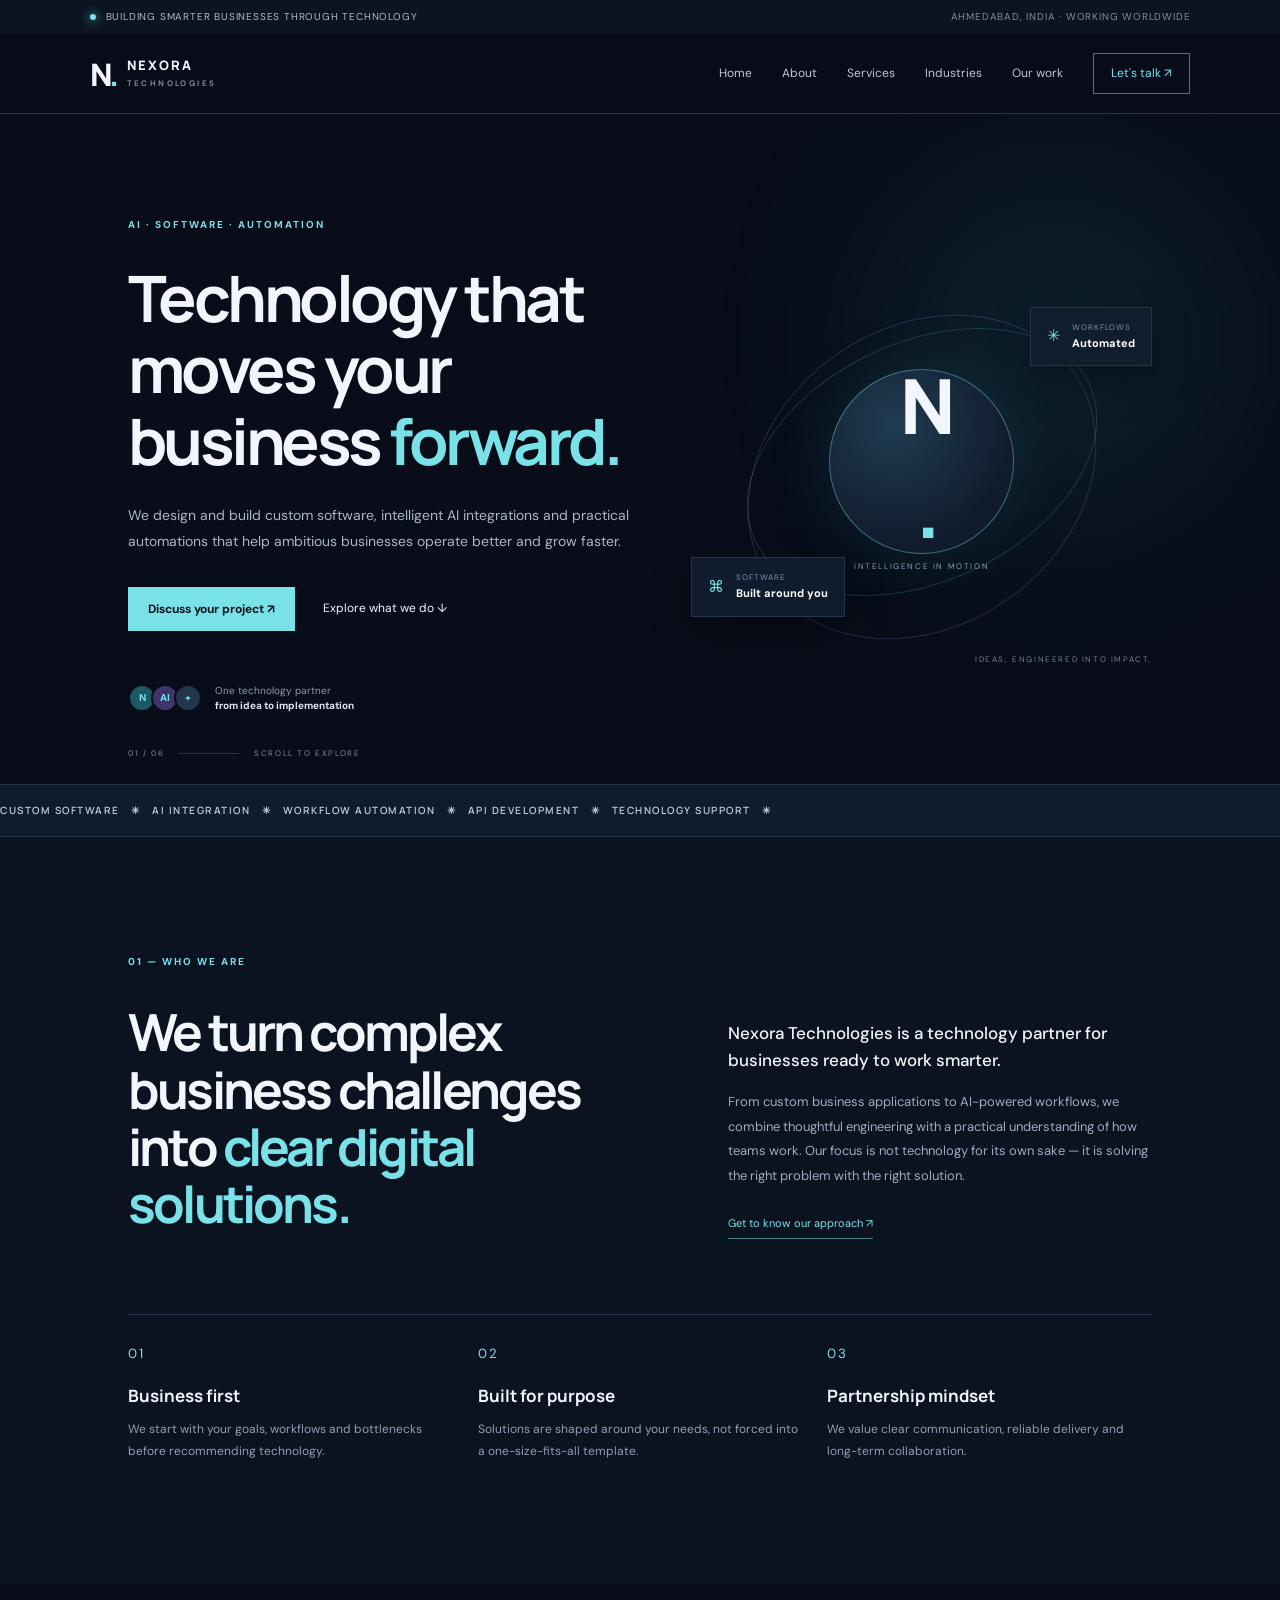
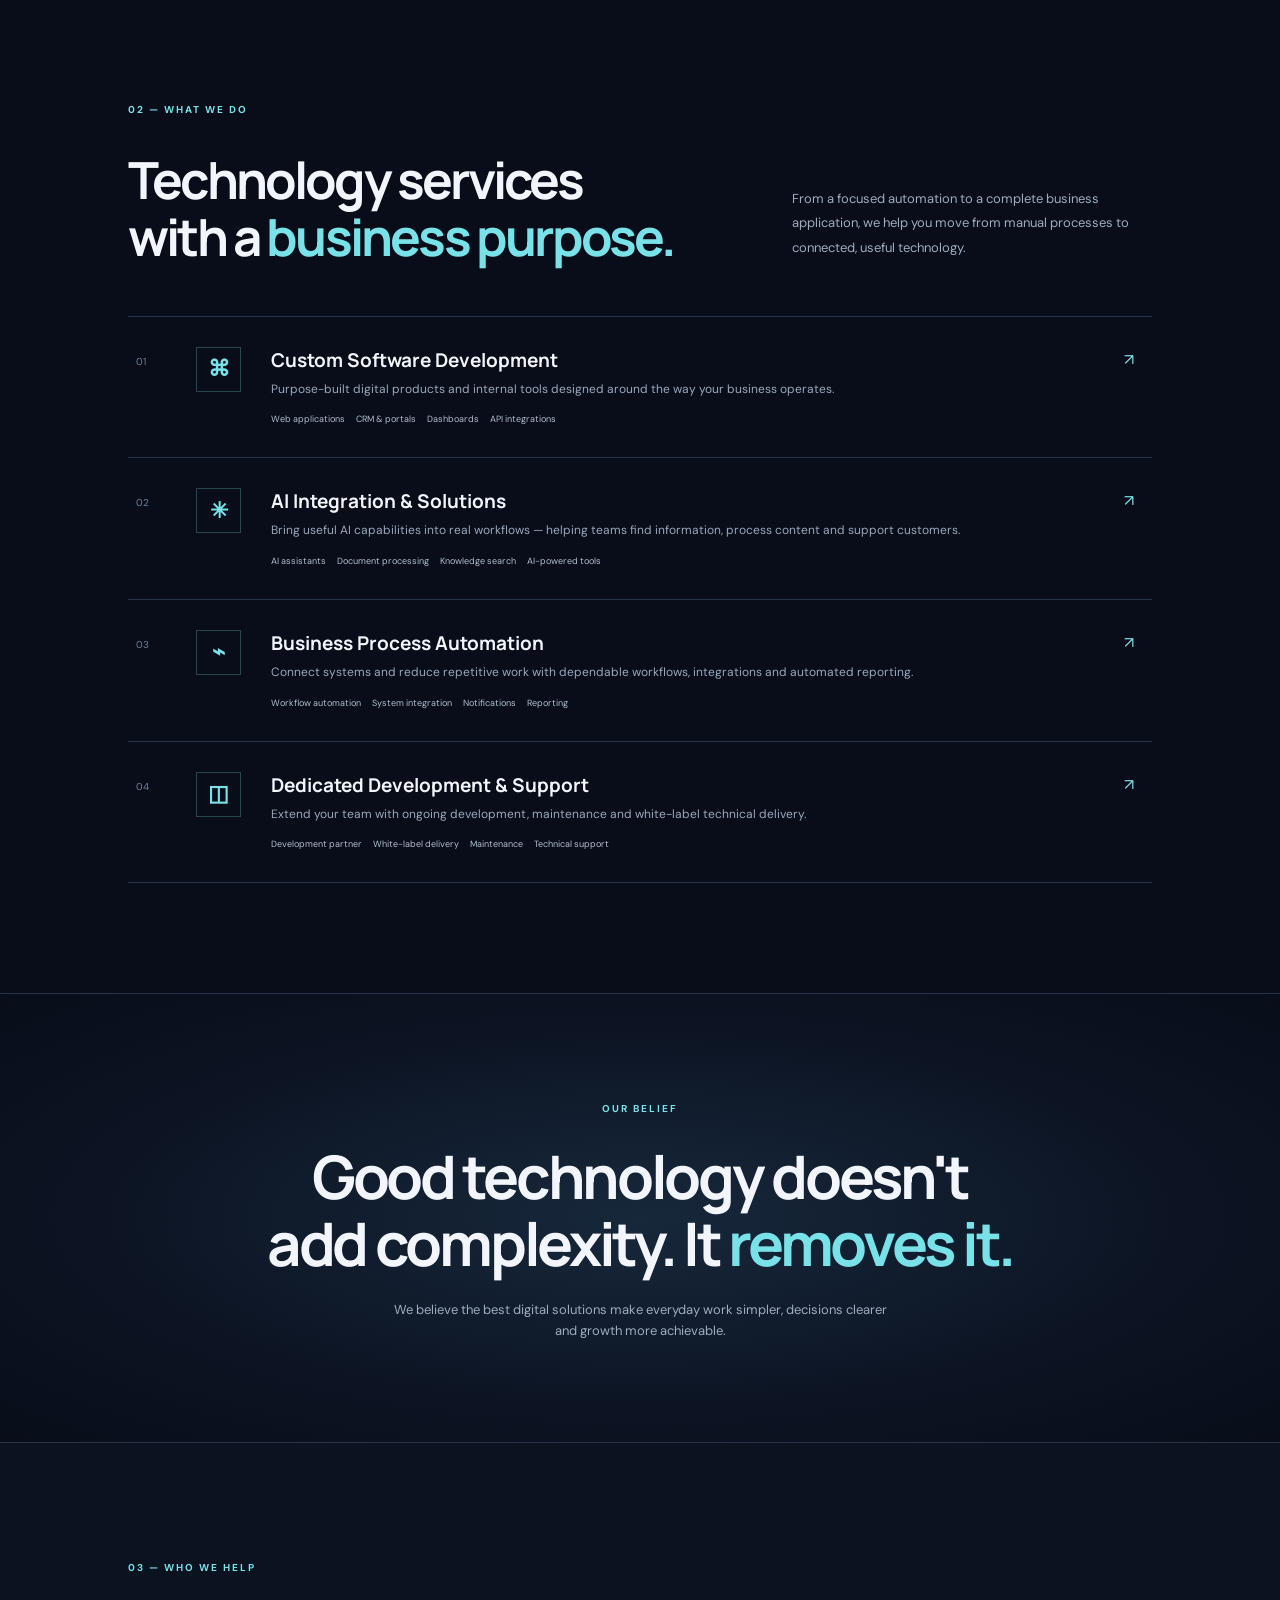
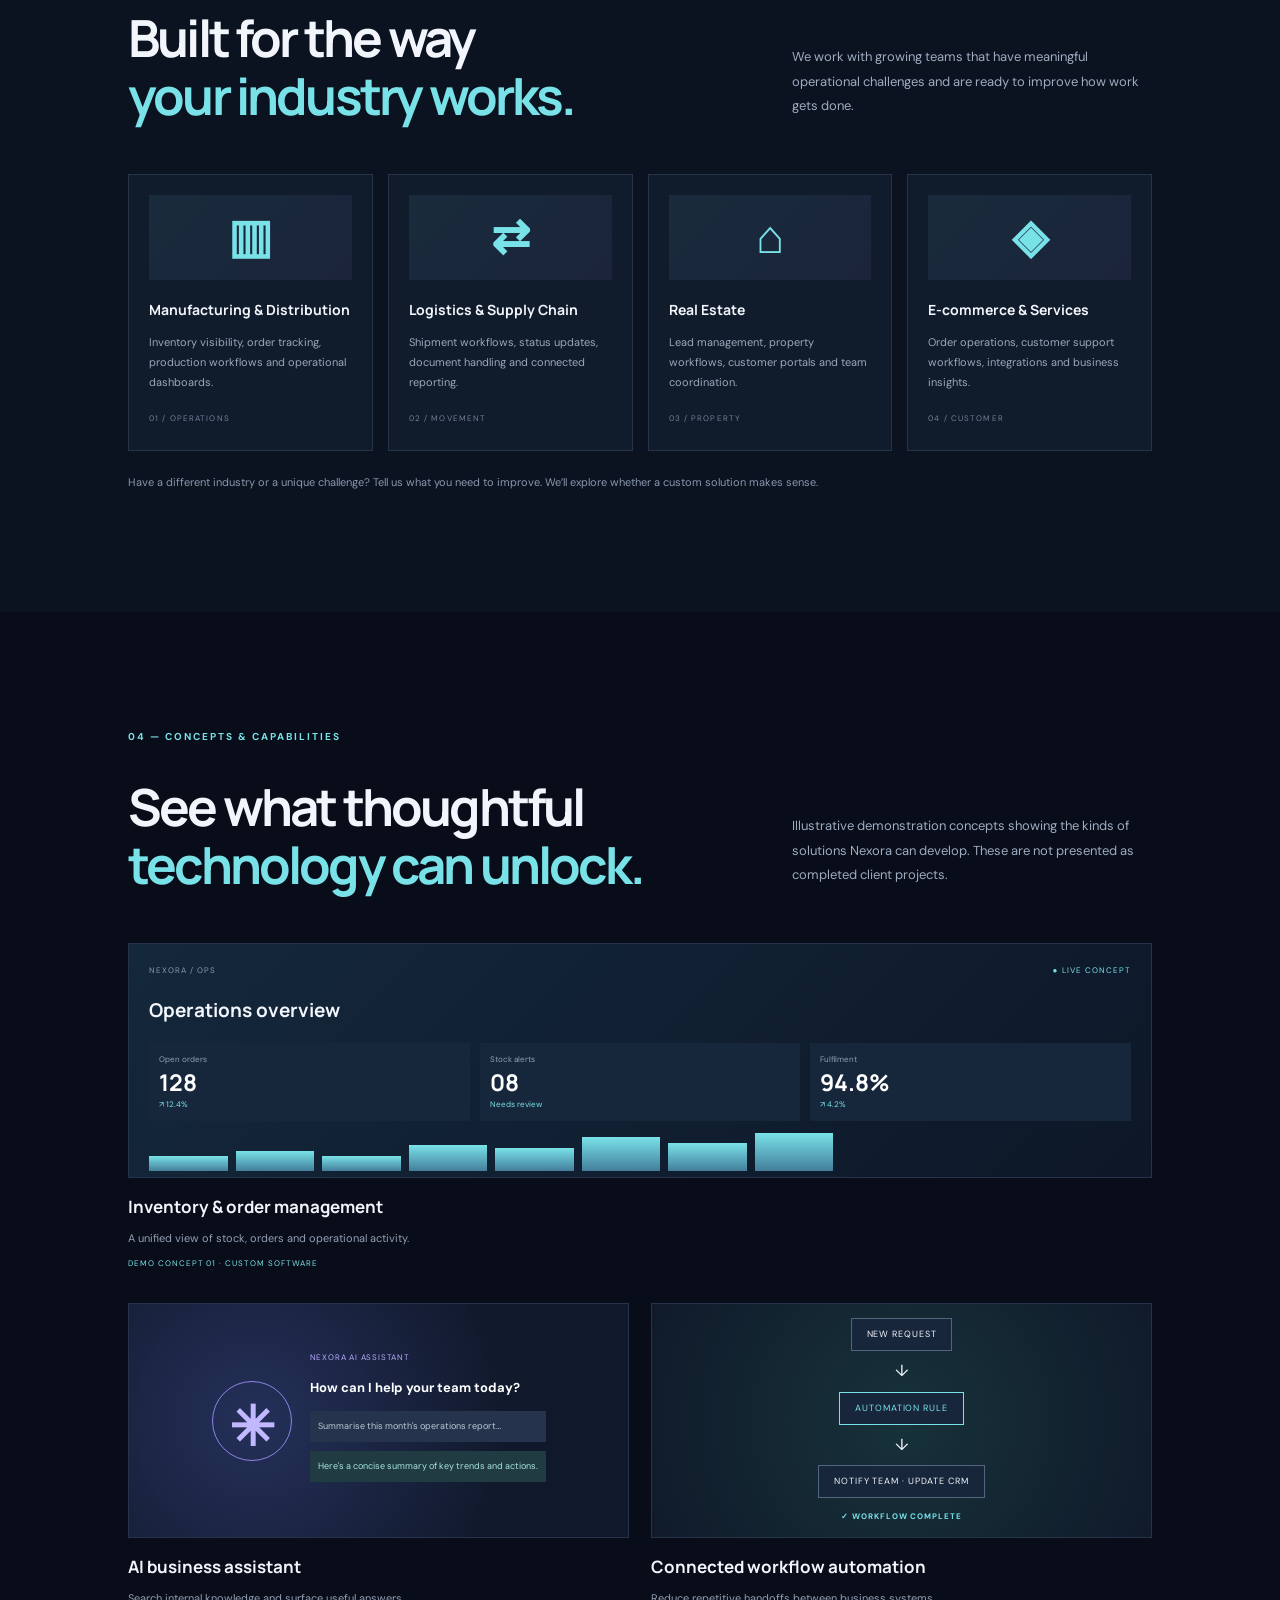
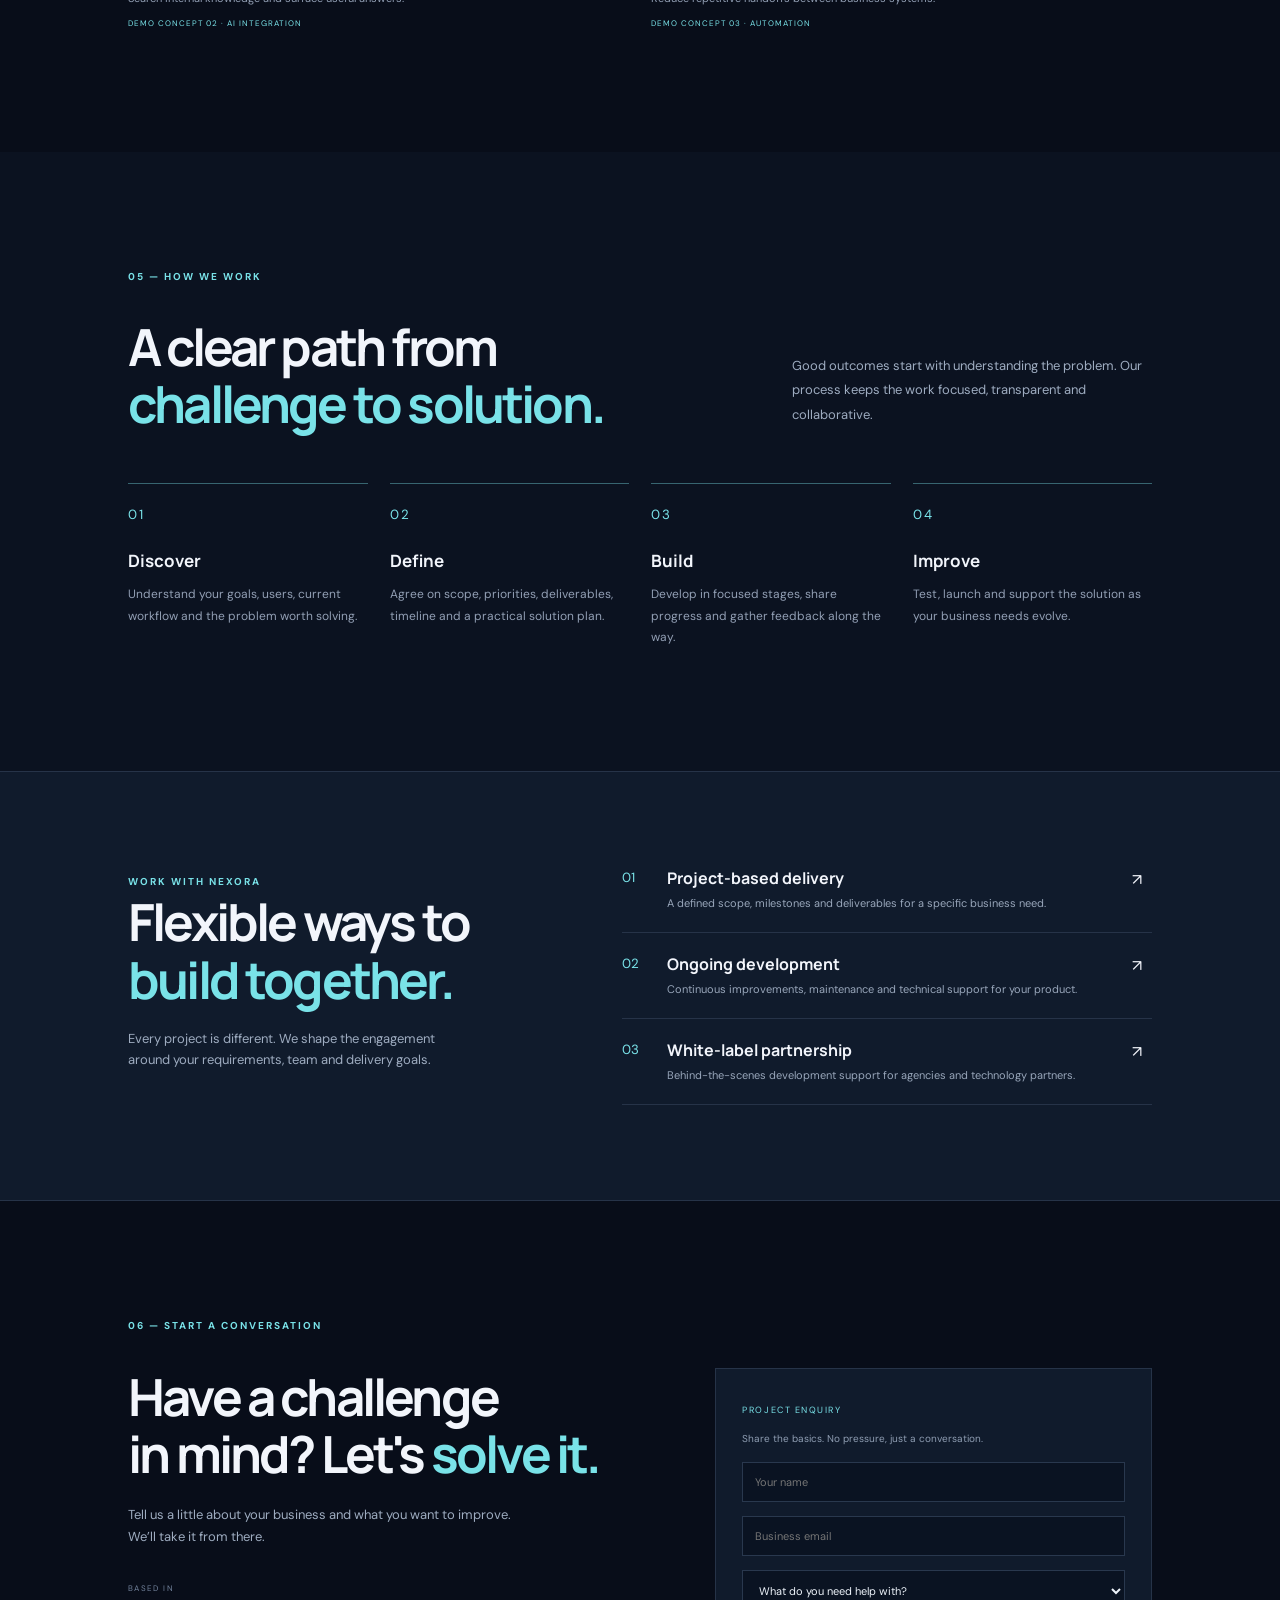
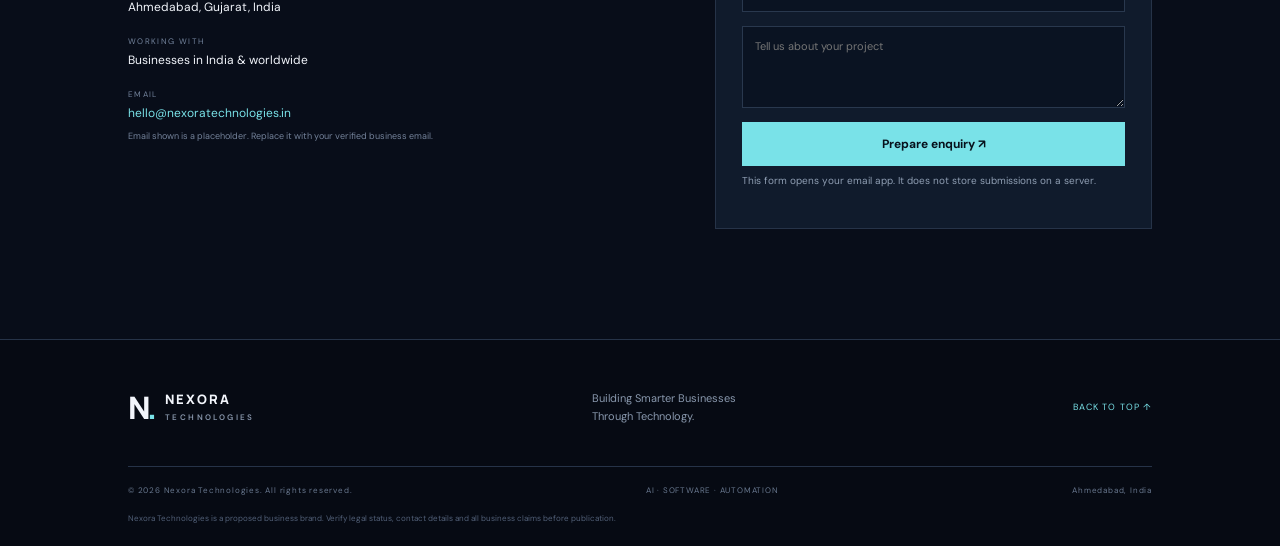
==== nexora_technologies_website 3/index.html @ e83df7eb "Add files via upload" ====
<!doctype html>
<html lang="en"><head><meta charset="utf-8"><meta name="viewport" content="width=device-width,initial-scale=1"><meta name="description" content="Nexora Technologies builds custom software, AI integrations and business automation for growing businesses."><meta name="theme-color" content="#080d19"><title>Nexora Technologies | AI • Software • Automation</title><link rel="icon" href="assets/favicon.svg"><link rel="preconnect" href="https://fonts.googleapis.com"><link href="https://fonts.googleapis.com/css2?family=DM+Sans:wght@400;500;600;700&family=Manrope:wght@400;500;600;700;800&display=swap" rel="stylesheet"><link rel="stylesheet" href="styles.css"></head>
<body><div class="announcement"><i></i> Building smarter businesses through technology <span>Ahmedabad, India · Working worldwide</span></div><header><a class="brand" href="#home"><b>N<span>.</span></b><strong>NEXORA<small>TECHNOLOGIES</small></strong></a><button class="menu" aria-label="Toggle menu">☰</button><nav><a href="#home">Home</a><a href="#about">About</a><a href="#services">Services</a><a href="#industries">Industries</a><a href="#work">Our work</a><a class="navcta" href="#contact">Let's talk ↗</a></nav></header>
<main><section class="hero" id="home"><div class="glow"></div><div class="hero-copy"><label>AI · SOFTWARE · AUTOMATION</label><h1>Technology that<br>moves your business <em>forward.</em></h1><p>We design and build custom software, intelligent AI integrations and practical automations that help ambitious businesses operate better and grow faster.</p><div class="actions"><a class="btn" href="#contact">Discuss your project ↗</a><a class="link" href="#services">Explore what we do ↓</a></div><div class="proof"><b>N</b><b>AI</b><b>+</b><span>One technology partner<br><strong>from idea to implementation</strong></span></div></div><div class="visual"><div class="orbit one"></div><div class="orbit two"></div><div class="core">N<span>.</span><small>INTELLIGENCE IN MOTION</small></div><div class="float top">✳ <span>WORKFLOWS<br><strong>Automated</strong></span></div><div class="float bottom">⌘ <span>SOFTWARE<br><strong>Built around you</strong></span></div><small class="visual-caption">IDEAS, ENGINEERED INTO IMPACT.</small></div><div class="scroll">01 / 06 <i></i> SCROLL TO EXPLORE</div></section>
<div class="ticker">CUSTOM SOFTWARE　✳　AI INTEGRATION　✳　WORKFLOW AUTOMATION　✳　API DEVELOPMENT　✳　TECHNOLOGY SUPPORT　✳　</div>
<section class="section intro" id="about"><label>01 — WHO WE ARE</label><div class="two"><h2>We turn complex business challenges into <em>clear digital solutions.</em></h2><div><h3>Nexora Technologies is a technology partner for businesses ready to work smarter.</h3><p>From custom business applications to AI-powered workflows, we combine thoughtful engineering with a practical understanding of how teams work. Our focus is not technology for its own sake — it is solving the right problem with the right solution.</p><a class="under" href="#contact">Get to know our approach ↗</a></div></div><div class="values"><article><small>01</small><h3>Business first</h3><p>We start with your goals, workflows and bottlenecks before recommending technology.</p></article><article><small>02</small><h3>Built for purpose</h3><p>Solutions are shaped around your needs, not forced into a one-size-fits-all template.</p></article><article><small>03</small><h3>Partnership mindset</h3><p>We value clear communication, reliable delivery and long-term collaboration.</p></article></div></section>
<section class="section" id="services"><label>02 — WHAT WE DO</label><div class="heading"><h2>Technology services<br>with a <em>business purpose.</em></h2><p>From a focused automation to a complete business application, we help you move from manual processes to connected, useful technology.</p></div><div class="service-list"><article><small>01</small><b>⌘</b><div><h3>Custom Software Development</h3><p>Purpose-built digital products and internal tools designed around the way your business operates.</p><aside>Web applications　 CRM & portals　 Dashboards　 API integrations</aside></div><i>↗</i></article><article><small>02</small><b>✳</b><div><h3>AI Integration & Solutions</h3><p>Bring useful AI capabilities into real workflows — helping teams find information, process content and support customers.</p><aside>AI assistants　 Document processing　 Knowledge search　 AI-powered tools</aside></div><i>↗</i></article><article><small>03</small><b>⌁</b><div><h3>Business Process Automation</h3><p>Connect systems and reduce repetitive work with dependable workflows, integrations and automated reporting.</p><aside>Workflow automation　 System integration　 Notifications　 Reporting</aside></div><i>↗</i></article><article><small>04</small><b>◫</b><div><h3>Dedicated Development & Support</h3><p>Extend your team with ongoing development, maintenance and white-label technical delivery.</p><aside>Development partner　 White-label delivery　 Maintenance　 Technical support</aside></div><i>↗</i></article></div></section>
<section class="statement"><label>OUR BELIEF</label><h2>Good technology doesn't<br>add complexity. It <em>removes it.</em></h2><p>We believe the best digital solutions make everyday work simpler, decisions clearer and growth more achievable.</p></section>
<section class="section intro" id="industries"><label>03 — WHO WE HELP</label><div class="heading"><h2>Built for the way<br><em>your industry works.</em></h2><p>We work with growing teams that have meaningful operational challenges and are ready to improve how work gets done.</p></div><div class="industries"><article><b>▥</b><h3>Manufacturing & Distribution</h3><p>Inventory visibility, order tracking, production workflows and operational dashboards.</p><small>01 / OPERATIONS</small></article><article><b>⇄</b><h3>Logistics & Supply Chain</h3><p>Shipment workflows, status updates, document handling and connected reporting.</p><small>02 / MOVEMENT</small></article><article><b>⌂</b><h3>Real Estate</h3><p>Lead management, property workflows, customer portals and team coordination.</p><small>03 / PROPERTY</small></article><article><b>◈</b><h3>E-commerce & Services</h3><p>Order operations, customer support workflows, integrations and business insights.</p><small>04 / CUSTOMER</small></article></div><p class="note">Have a different industry or a unique challenge? Tell us what you need to improve. We’ll explore whether a custom solution makes sense.</p></section>
<section class="section" id="work"><label>04 — CONCEPTS & CAPABILITIES</label><div class="heading"><h2>See what thoughtful<br><em>technology can unlock.</em></h2><p>Illustrative demonstration concepts showing the kinds of solutions Nexora can develop. These are not presented as completed client projects.</p></div><div class="projects"><article class="wide"><div class="mock dashboard"><small>NEXORA / OPS <span>● LIVE CONCEPT</span></small><h3>Operations overview</h3><div class="metrics"><div>Open orders<strong>128</strong><i>↗ 12.4%</i></div><div>Stock alerts<strong>08</strong><i>Needs review</i></div><div>Fulfilment<strong>94.8%</strong><i>↗ 4.2%</i></div></div><div class="bars"><i></i><i></i><i></i><i></i><i></i><i></i><i></i><i></i></div></div><h3>Inventory & order management</h3><p>A unified view of stock, orders and operational activity. <small>DEMO CONCEPT 01 · CUSTOM SOFTWARE</small></p></article><article><div class="mock ai"><b>✳</b><div>NEXORA AI ASSISTANT<h3>How can I help your team today?</h3><p>Summarise this month's operations report…</p><p class="answer">Here's a concise summary of key trends and actions.</p></div></div><h3>AI business assistant</h3><p>Search internal knowledge and surface useful answers. <small>DEMO CONCEPT 02 · AI INTEGRATION</small></p></article><article><div class="mock flow"><span>NEW REQUEST</span>↓<span class="active">AUTOMATION RULE</span>↓<span>NOTIFY TEAM · UPDATE CRM</span><b>✓ WORKFLOW COMPLETE</b></div><h3>Connected workflow automation</h3><p>Reduce repetitive handoffs between business systems. <small>DEMO CONCEPT 03 · AUTOMATION</small></p></article></div></section>
<section class="section intro"><label>05 — HOW WE WORK</label><div class="heading"><h2>A clear path from<br><em>challenge to solution.</em></h2><p>Good outcomes start with understanding the problem. Our process keeps the work focused, transparent and collaborative.</p></div><div class="process"><article><small>01</small><h3>Discover</h3><p>Understand your goals, users, current workflow and the problem worth solving.</p></article><article><small>02</small><h3>Define</h3><p>Agree on scope, priorities, deliverables, timeline and a practical solution plan.</p></article><article><small>03</small><h3>Build</h3><p>Develop in focused stages, share progress and gather feedback along the way.</p></article><article><small>04</small><h3>Improve</h3><p>Test, launch and support the solution as your business needs evolve.</p></article></div></section>
<section class="engage"><div><label>WORK WITH NEXORA</label><h2>Flexible ways to<br><em>build together.</em></h2><p>Every project is different. We shape the engagement around your requirements, team and delivery goals.</p></div><div class="engage-list"><article><small>01</small><div><h3>Project-based delivery</h3><p>A defined scope, milestones and deliverables for a specific business need.</p></div>↗</article><article><small>02</small><div><h3>Ongoing development</h3><p>Continuous improvements, maintenance and technical support for your product.</p></div>↗</article><article><small>03</small><div><h3>White-label partnership</h3><p>Behind-the-scenes development support for agencies and technology partners.</p></div>↗</article></div></section>
<section class="section" id="contact"><label>06 — START A CONVERSATION</label><div class="contact"><div><h2>Have a challenge<br>in mind? Let's <em>solve it.</em></h2><p>Tell us a little about your business and what you want to improve. We’ll take it from there.</p><dl><dt>BASED IN</dt><dd>Ahmedabad, Gujarat, India</dd><dt>WORKING WITH</dt><dd>Businesses in India & worldwide</dd><dt>EMAIL</dt><dd><a href="mailto:hello@nexoratechnologies.in">hello@nexoratechnologies.in</a></dd></dl><small class="placeholder">Email shown is a placeholder. Replace it with your verified business email.</small></div><form id="contactForm"><label>PROJECT ENQUIRY</label><p>Share the basics. No pressure, just a conversation.</p><input name="name" placeholder="Your name" required><input name="email" type="email" placeholder="Business email" required><select name="service" required><option value="">What do you need help with?</option><option>Custom software development</option><option>AI integration</option><option>Business process automation</option><option>Dedicated development / support</option><option>Not sure yet</option></select><textarea name="message" rows="4" placeholder="Tell us about your project" required></textarea><button class="btn">Prepare enquiry ↗</button><small>This form opens your email app. It does not store submissions on a server.</small><output id="status"></output></form></div></section></main>
<footer><div class="foot-top"><a class="brand" href="#home"><b>N<span>.</span></b><strong>NEXORA<small>TECHNOLOGIES</small></strong></a><p>Building Smarter Businesses<br>Through Technology.</p><a href="#home">BACK TO TOP ↑</a></div><div class="foot-bottom"><span>© <span id="year"></span> Nexora Technologies. All rights reserved.</span><span>AI · SOFTWARE · AUTOMATION</span><span>Ahmedabad, India</span></div><small class="disclaimer">Nexora Technologies is a proposed business brand. Verify legal status, contact details and all business claims before publication.</small></footer><script src="script.js"></script></body></html>
---- nexora_technologies_website 3/styles.css ----
:root{--bg:#080d19;--panel:#101b2c;--text:#f2f5fb;--muted:#9eacc0;--line:#263348;--cyan:#79e2e8;--violet:#a994ff;--display:Manrope, sans-serif;--body:'DM Sans',sans-serif}*{box-sizing:border-box}html{scroll-behavior:smooth;scroll-padding-top:90px}body{margin:0;background:var(--bg);color:var(--text);font-family:var(--body);line-height:1.65}a{color:inherit;text-decoration:none}.announcement{height:34px;padding:0 7%;background:#0c1423;color:#aebbd0;font-size:10px;letter-spacing:.08em;text-transform:uppercase;display:flex;align-items:center;gap:10px}.announcement i{width:6px;height:6px;background:var(--cyan);border-radius:50%;box-shadow:0 0 10px var(--cyan)}.announcement span{margin-left:auto;color:#7e8da4}header{height:80px;padding:0 7%;display:flex;align-items:center;justify-content:space-between;position:sticky;top:0;z-index:5;background:#080d19ed;backdrop-filter:blur(15px);border-bottom:1px solid var(--line)}.brand{display:flex;align-items:center;gap:12px}.brand>b{font:800 31px var(--display);letter-spacing:-4px}.brand>b span{color:var(--cyan)}.brand strong{font:800 13px var(--display);letter-spacing:.16em;line-height:1}.brand small{display:block;font:600 8px var(--body);letter-spacing:.3em;color:#8795aa;margin-top:6px}nav{display:flex;align-items:center;gap:30px;font-size:12px;color:#bdc7d7}nav a:hover{color:var(--cyan)}.navcta{border:1px solid #467780;padding:10px 17px;color:var(--cyan)}.menu{display:none}.hero{min-height:670px;padding:95px 10% 70px;display:grid;grid-template-columns:1.1fr .9fr;align-items:center;position:relative;overflow:hidden}.hero-copy{z-index:1}.hero-copy>label,section>label,.engage label{font-size:10px;letter-spacing:.2em;color:var(--cyan);font-weight:700}.hero h1,h2{font:700 clamp(37px,5vw,68px)/1.12 var(--display);letter-spacing:-.055em}.hero h1{margin:25px 0}.hero em,h2 em{font-style:normal;color:var(--cyan)}.hero-copy>p{max-width:510px;color:#aab6c9;font-size:14px;line-height:1.9}.actions{display:flex;align-items:center;gap:28px;margin-top:32px}.btn{display:inline-block;border:0;background:var(--cyan);color:#07111c;padding:14px 20px;font:700 12px var(--body);cursor:pointer}.btn:hover{background:#a5f5f4}.link{font-size:12px}.link:hover,.under{color:var(--cyan)}.proof{display:flex;align-items:center;margin-top:52px;font-size:10px;color:#8d9bb0;line-height:1.5}.proof b{width:28px;height:28px;border-radius:50%;background:#1d5965;border:2px solid var(--bg);display:grid;place-items:center;margin-right:-5px;color:var(--cyan)}.proof b:nth-child(2){background:#40356b}.proof b:nth-child(3){background:#24364d;margin-right:13px}.proof strong{color:#e1e8f1}.visual{height:420px;display:grid;place-items:center;position:relative}.glow{position:absolute;width:320px;height:320px;background:#287b8b30;filter:blur(90px);border-radius:50%;right:5%;top:10%}.orbit{position:absolute;border:1px solid #79e2e82b;border-radius:50%;transform:rotate(-25deg)}.orbit.one{width:370px;height:240px}.orbit.two{width:300px;height:370px;transform:rotate(55deg);border-color:#a994ff30}.core{width:185px;height:185px;border:1px solid #79e2e866;border-radius:50%;background:radial-gradient(circle at 35% 30%,#203b50,#101b2d 70%);box-shadow:0 0 70px #41cad41f;display:flex;align-items:center;justify-content:center;flex-direction:column;font:800 76px var(--display);letter-spacing:-12px;z-index:1}.core span{color:var(--cyan)}.core small{font:8px var(--body);letter-spacing:.2em;color:#8b9cb5}.float{position:absolute;z-index:2;background:#111d2fee;border:1px solid var(--line);padding:13px 16px;display:flex;gap:12px;align-items:center;box-shadow:0 15px 40px #0005;color:var(--cyan)}.float span{font-size:8px;letter-spacing:.12em;color:#8290a8}.float strong{font-size:11px;color:#fff;letter-spacing:0}.float.top{right:0;top:55px}.float.bottom{left:0;bottom:55px}.visual-caption{position:absolute;right:0;bottom:5px;color:#718098;font-size:8px;letter-spacing:.2em}.scroll{position:absolute;bottom:24px;left:10%;display:flex;align-items:center;gap:15px;font-size:8px;letter-spacing:.2em;color:#7c8ba2}.scroll i{width:60px;height:1px;background:var(--line)}.ticker{padding:18px 0;overflow:hidden;white-space:nowrap;background:#101b2c;border-block:1px solid var(--line);font:600 10px var(--display);letter-spacing:.15em;color:#c3ccda}.section{padding:110px 10%}.intro{background:#0b1220}.two{display:grid;grid-template-columns:1.1fr .9fr;gap:8%;margin-top:30px}.two h2,.heading h2,.engage h2,.contact h2{font-size:clamp(34px,4vw,53px);margin:0}.two h3{font-size:17px;font-weight:500;line-height:1.55}.two p,.heading>p{font-size:13px;color:var(--muted);line-height:1.9}.under{display:inline-block;font-size:11px;border-bottom:1px solid #497d88;padding-bottom:6px;margin-top:12px}.values{display:grid;grid-template-columns:repeat(3,1fr);gap:25px;border-top:1px solid var(--line);padding-top:25px;margin-top:75px}.values small,.process small{color:var(--cyan);letter-spacing:.15em}.values h3,.process h3{font:700 17px var(--display);margin:18px 0 8px}.values p,.process p{font-size:12px;color:#929fb4;line-height:1.8}.heading{display:flex;align-items:end;justify-content:space-between;gap:50px;margin:30px 0 50px}.heading>p{max-width:360px;margin:0 0 5px}.service-list{border-top:1px solid var(--line)}.service-list article{display:grid;grid-template-columns:40px 55px 1fr 20px;gap:20px;align-items:start;padding:30px 8px;border-bottom:1px solid var(--line)}.service-list article:hover{background:#79e2e807}.service-list article>small{font-size:10px;color:#718098;padding-top:7px}.service-list article>b{width:45px;height:45px;border:1px solid #79e2e844;display:grid;place-items:center;color:var(--cyan);font-size:22px}.service-list h3{font:700 19px var(--display);margin:0 0 7px}.service-list p{font-size:12px;color:#9aa8bc;margin:0 0 13px}.service-list aside{font-size:9px;color:#b2bfd0}.service-list article>i{font-style:normal;color:var(--cyan)}.statement{text-align:center;padding:100px 8%;background:radial-gradient(ellipse,#17283b,#0c1423 60%,#080d19);border-block:1px solid var(--line)}.statement h2{font-size:clamp(35px,4.7vw,60px);margin:22px 0}.statement p{max-width:510px;margin:auto;color:var(--muted);font-size:13px}.industries{display:grid;grid-template-columns:repeat(4,1fr);gap:15px}.industries article{padding:20px;background:#101b2c;border:1px solid var(--line);min-height:250px}.industries article>b{height:85px;display:grid;place-items:center;background:linear-gradient(135deg,#79e2e815,#a994ff12);font-size:47px;color:var(--cyan);margin-bottom:20px}.industries h3{font:700 14px var(--display)}.industries p{font-size:11px;color:#9aa8bc;line-height:1.8}.industries small{font-size:8px;color:#718098;letter-spacing:.14em}.note{font-size:11px;color:#8998ad;margin-top:22px}.projects{display:grid;grid-template-columns:1fr 1fr;gap:22px}.projects article.wide{grid-column:span 2}.mock{height:235px;background:#122238;border:1px solid var(--line);padding:20px;display:flex;align-items:center;justify-content:center;position:relative;overflow:hidden}.dashboard{display:block;background:linear-gradient(135deg,#14283b,#0d1728)}.dashboard>small{display:flex;justify-content:space-between;color:#8798ad;font-size:8px;letter-spacing:.13em}.dashboard>small span{color:var(--cyan)}.dashboard h3{font:700 19px var(--display);margin:20px 0}.metrics{display:grid;grid-template-columns:repeat(3,1fr);gap:10px}.metrics div{padding:10px;background:#17273b;font-size:8px;color:#91a0b5}.metrics strong{display:block;font:700 23px var(--display);color:#fff}.metrics i{font-style:normal;color:var(--cyan)}.bars{height:38px;display:flex;align-items:end;gap:8px;margin-top:12px}.bars i{width:8%;height:40%;background:linear-gradient(#79e2e8,#437e9b)}.bars i:nth-child(2){height:55%}.bars i:nth-child(3){height:42%}.bars i:nth-child(4){height:70%}.bars i:nth-child(5){height:61%}.bars i:nth-child(6){height:90%}.bars i:nth-child(7){height:75%}.bars i:nth-child(8){height:100%}.projects article>h3{font:700 17px var(--display);margin:17px 0 5px}.projects article>p{font-size:11px;color:#929fb4}.projects article>p small{display:block;color:var(--cyan);font-size:8px;letter-spacing:.12em;margin-top:10px}.ai{gap:18px;background:radial-gradient(circle at 25%,#25305a,#10192b 65%)}.ai>b{font-size:55px;color:#c2b8ff;border:1px solid #8f83e5;border-radius:50%;width:80px;height:80px;display:grid;place-items:center}.ai div{font-size:8px;color:#b7aaff;letter-spacing:.1em}.ai h3{font-size:13px;color:#fff;letter-spacing:0}.ai p{padding:8px;background:#25334c;color:#bdc9d9;font-size:9px;letter-spacing:0}.ai .answer{background:#203b42;color:#a8e5df}.flow{flex-direction:column;gap:7px;background:radial-gradient(circle,#17323a,#101a2a)}.flow span{font-size:9px;letter-spacing:.1em;border:1px solid #51657c;padding:8px 15px;background:#17263a}.flow span.active{color:var(--cyan);border-color:var(--cyan)}.flow>b{font-size:8px;letter-spacing:.12em;color:var(--cyan);margin-top:5px}.process{display:grid;grid-template-columns:repeat(4,1fr);gap:22px;margin-top:45px}.process article{border-top:1px solid #79e2e866;padding-top:17px}.process h3{margin-top:22px}.engage{padding:95px 10%;background:#101b2c;border-block:1px solid var(--line);display:grid;grid-template-columns:.85fr 1.15fr;gap:10%}.engage>div>p{max-width:340px;color:var(--muted);font-size:13px;margin-top:20px}.engage-list article{display:grid;grid-template-columns:30px 1fr 20px;gap:15px;padding:20px 0;border-bottom:1px solid var(--line)}.engage-list article:first-child{padding-top:0}.engage-list small{color:var(--cyan)}.engage-list h3{font:700 16px var(--display);margin:0 0 5px}.engage-list p{font-size:11px;color:#98a6ba;margin:0}.engage-list article>div+*{color:var(--cyan)}.contact{display:grid;grid-template-columns:1fr .9fr;gap:10%;margin-top:30px}.contact>div>p{color:var(--muted);font-size:13px;max-width:390px;margin:22px 0 35px}.contact dl{margin:0}.contact dt{font-size:8px;letter-spacing:.17em;color:#73839c;margin-top:17px}.contact dd{font-size:12px;margin:3px 0}.contact dd a{color:var(--cyan)}.placeholder{display:block;color:#74829a;font-size:9px;margin-top:5px}.contact form{padding:26px;background:#101b2c;border:1px solid var(--line)}.contact form>label{font-size:9px;letter-spacing:.17em;color:var(--cyan)}.contact form>p,.contact form>small{font-size:10px;color:#8f9eb3}.contact input,.contact select,.contact textarea{display:block;width:100%;margin:14px 0;padding:12px;background:#0a1322;border:1px solid #29384e;color:#edf3fa;font:11px var(--body)}.contact input:focus,.contact select:focus,.contact textarea:focus{outline:1px solid var(--cyan)}.contact textarea{resize:vertical}.contact form .btn{width:100%}#status{display:block;color:var(--cyan);font-size:10px;margin-top:10px}footer{padding:38px 10% 20px;background:#060a13;border-top:1px solid var(--line)}.foot-top{display:flex;justify-content:space-between;align-items:center;padding-bottom:30px}.foot-top p{font-size:11px;color:#8998ad}.foot-top>a:last-child{font-size:9px;letter-spacing:.12em;color:var(--cyan)}.foot-bottom{border-top:1px solid var(--line);padding-top:17px;display:flex;justify-content:space-between;color:#69788f;font-size:8px;letter-spacing:.1em}.disclaimer{display:block;color:#526078;font-size:8px;margin-top:15px}
@media(max-width:850px){.hero{padding-inline:7%}.section,.engage,footer{padding-inline:7%}.industries{grid-template-columns:repeat(2,1fr)}nav{gap:15px}.visual{transform:scale(.85)}}@media(max-width:650px){.announcement{padding:0 5%;font-size:8px}.announcement span{display:none}header{height:68px;padding:0 5%}.menu{display:block;background:none;color:#fff;border:0;font-size:23px}nav{display:none;position:absolute;top:67px;left:0;right:0;background:#0b1423;padding:20px 6%;flex-direction:column;align-items:stretch;gap:16px}nav.open{display:flex}.navcta{text-align:center}.hero{display:block;padding:70px 6% 70px;min-height:auto}.hero h1{font-size:43px}.hero-copy>p{font-size:13px}.actions{gap:16px;flex-wrap:wrap}.proof{margin-top:32px}.visual{height:300px;margin-top:20px;transform:scale(.82)}.orbit.one{width:290px}.orbit.two{height:300px}.core{width:150px;height:150px;font-size:60px}.float.top{right:-5px;top:25px}.float.bottom{left:-5px;bottom:25px}.scroll{left:6%;bottom:18px}.section{padding:75px 6%}.two,.contact,.engage{grid-template-columns:1fr;gap:30px}.two{margin-top:25px}.values{grid-template-columns:1fr;margin-top:40px;gap:15px}.values article{border-bottom:1px solid var(--line);padding-bottom:12px}.values h3{margin:8px 0}.heading{display:block;margin:25px 0 32px}.heading>p{margin-top:15px}.service-list article{grid-template-columns:23px 40px 1fr 12px;gap:9px;padding:23px 0}.service-list article>b{width:37px;height:37px}.service-list h3{font-size:15px}.service-list p{font-size:11px}.service-list aside{font-size:8px}.statement{padding:75px 6%}.industries,.projects,.process{grid-template-columns:1fr 1fr;gap:12px}.industries article{padding:14px;min-height:235px}.industries h3{font-size:12px}.industries p{font-size:10px}.projects article.wide{grid-column:span 2}.mock{height:205px;padding:13px}.metrics{gap:5px}.metrics div{padding:7px}.metrics strong{font-size:18px}.process{row-gap:25px}.engage{padding:75px 6%}.contact{margin-top:25px}.contact form{padding:20px}.foot-top{flex-wrap:wrap;gap:15px}.foot-top p{width:100%;order:3}.foot-bottom{gap:10px;flex-wrap:wrap}.foot-bottom span:last-child{display:none}footer{padding:35px 6% 20px}}@media(prefers-reduced-motion:reduce){html{scroll-behavior:auto}}
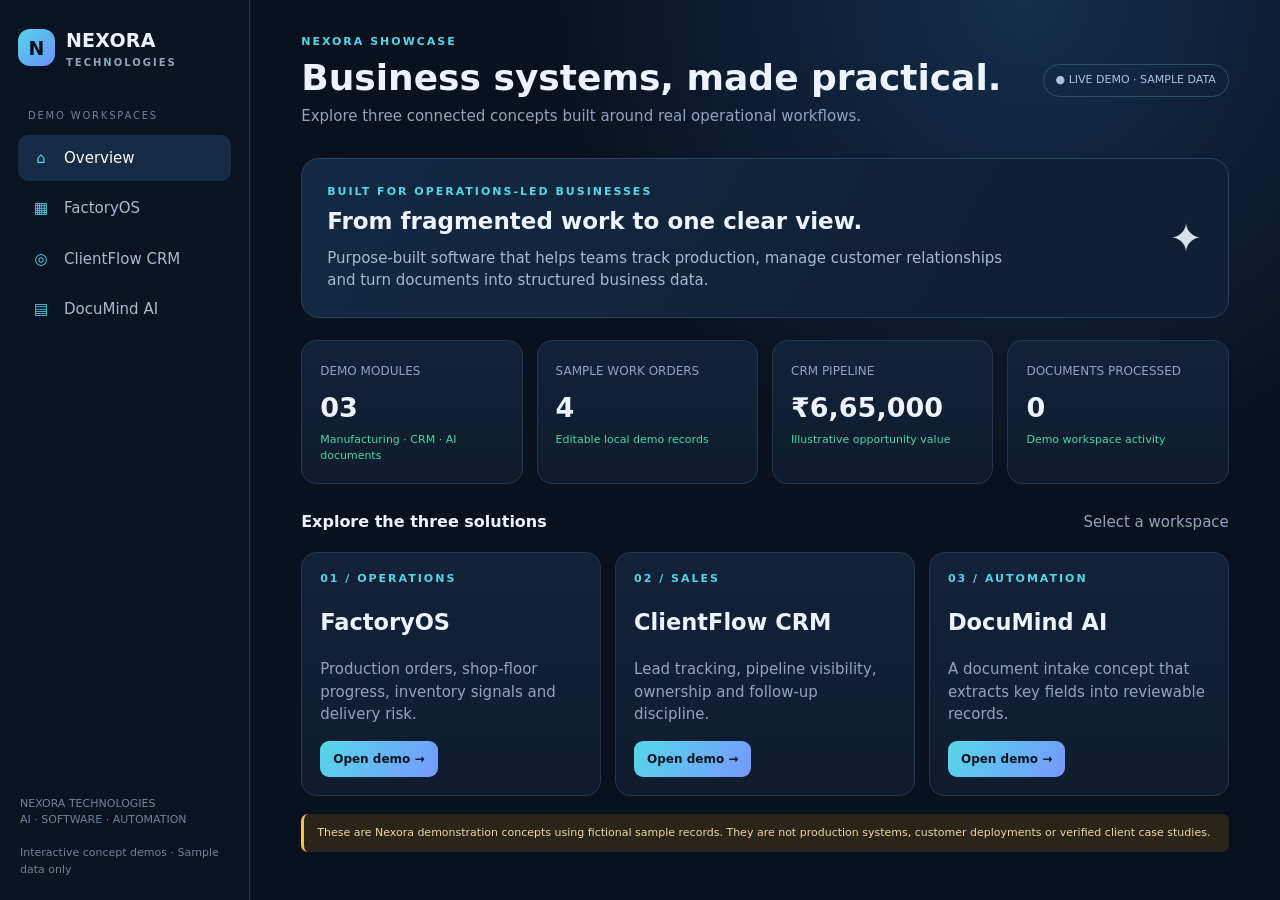
==== commit 66b256db: "Add files via upload" ====
--- a/nexora_technologies_website 3/index.html
+++ b/nexora_technologies_website 3/index.html
@@ -1,14 +1,102 @@
-<!doctype html>
-<html lang="en"><head><meta charset="utf-8"><meta name="viewport" content="width=device-width,initial-scale=1"><meta name="description" content="Nexora Technologies builds custom software, AI integrations and business automation for growing businesses."><meta name="theme-color" content="#080d19"><title>Nexora Technologies | AI • Software • Automation</title><link rel="icon" href="assets/favicon.svg"><link rel="preconnect" href="https://fonts.googleapis.com"><link href="https://fonts.googleapis.com/css2?family=DM+Sans:wght@400;500;600;700&family=Manrope:wght@400;500;600;700;800&display=swap" rel="stylesheet"><link rel="stylesheet" href="styles.css"></head>
-<body><div class="announcement"><i></i> Building smarter businesses through technology <span>Ahmedabad, India · Working worldwide</span></div><header><a class="brand" href="#home"><b>N<span>.</span></b><strong>NEXORA<small>TECHNOLOGIES</small></strong></a><button class="menu" aria-label="Toggle menu">☰</button><nav><a href="#home">Home</a><a href="#about">About</a><a href="#services">Services</a><a href="#industries">Industries</a><a href="#work">Our work</a><a class="navcta" href="#contact">Let's talk ↗</a></nav></header>
-<main><section class="hero" id="home"><div class="glow"></div><div class="hero-copy"><label>AI · SOFTWARE · AUTOMATION</label><h1>Technology that<br>moves your business <em>forward.</em></h1><p>We design and build custom software, intelligent AI integrations and practical automations that help ambitious businesses operate better and grow faster.</p><div class="actions"><a class="btn" href="#contact">Discuss your project ↗</a><a class="link" href="#services">Explore what we do ↓</a></div><div class="proof"><b>N</b><b>AI</b><b>+</b><span>One technology partner<br><strong>from idea to implementation</strong></span></div></div><div class="visual"><div class="orbit one"></div><div class="orbit two"></div><div class="core">N<span>.</span><small>INTELLIGENCE IN MOTION</small></div><div class="float top">✳ <span>WORKFLOWS<br><strong>Automated</strong></span></div><div class="float bottom">⌘ <span>SOFTWARE<br><strong>Built around you</strong></span></div><small class="visual-caption">IDEAS, ENGINEERED INTO IMPACT.</small></div><div class="scroll">01 / 06 <i></i> SCROLL TO EXPLORE</div></section>
-<div class="ticker">CUSTOM SOFTWARE　✳　AI INTEGRATION　✳　WORKFLOW AUTOMATION　✳　API DEVELOPMENT　✳　TECHNOLOGY SUPPORT　✳　</div>
-<section class="section intro" id="about"><label>01 — WHO WE ARE</label><div class="two"><h2>We turn complex business challenges into <em>clear digital solutions.</em></h2><div><h3>Nexora Technologies is a technology partner for businesses ready to work smarter.</h3><p>From custom business applications to AI-powered workflows, we combine thoughtful engineering with a practical understanding of how teams work. Our focus is not technology for its own sake — it is solving the right problem with the right solution.</p><a class="under" href="#contact">Get to know our approach ↗</a></div></div><div class="values"><article><small>01</small><h3>Business first</h3><p>We start with your goals, workflows and bottlenecks before recommending technology.</p></article><article><small>02</small><h3>Built for purpose</h3><p>Solutions are shaped around your needs, not forced into a one-size-fits-all template.</p></article><article><small>03</small><h3>Partnership mindset</h3><p>We value clear communication, reliable delivery and long-term collaboration.</p></article></div></section>
-<section class="section" id="services"><label>02 — WHAT WE DO</label><div class="heading"><h2>Technology services<br>with a <em>business purpose.</em></h2><p>From a focused automation to a complete business application, we help you move from manual processes to connected, useful technology.</p></div><div class="service-list"><article><small>01</small><b>⌘</b><div><h3>Custom Software Development</h3><p>Purpose-built digital products and internal tools designed around the way your business operates.</p><aside>Web applications　 CRM & portals　 Dashboards　 API integrations</aside></div><i>↗</i></article><article><small>02</small><b>✳</b><div><h3>AI Integration & Solutions</h3><p>Bring useful AI capabilities into real workflows — helping teams find information, process content and support customers.</p><aside>AI assistants　 Document processing　 Knowledge search　 AI-powered tools</aside></div><i>↗</i></article><article><small>03</small><b>⌁</b><div><h3>Business Process Automation</h3><p>Connect systems and reduce repetitive work with dependable workflows, integrations and automated reporting.</p><aside>Workflow automation　 System integration　 Notifications　 Reporting</aside></div><i>↗</i></article><article><small>04</small><b>◫</b><div><h3>Dedicated Development & Support</h3><p>Extend your team with ongoing development, maintenance and white-label technical delivery.</p><aside>Development partner　 White-label delivery　 Maintenance　 Technical support</aside></div><i>↗</i></article></div></section>
-<section class="statement"><label>OUR BELIEF</label><h2>Good technology doesn't<br>add complexity. It <em>removes it.</em></h2><p>We believe the best digital solutions make everyday work simpler, decisions clearer and growth more achievable.</p></section>
-<section class="section intro" id="industries"><label>03 — WHO WE HELP</label><div class="heading"><h2>Built for the way<br><em>your industry works.</em></h2><p>We work with growing teams that have meaningful operational challenges and are ready to improve how work gets done.</p></div><div class="industries"><article><b>▥</b><h3>Manufacturing & Distribution</h3><p>Inventory visibility, order tracking, production workflows and operational dashboards.</p><small>01 / OPERATIONS</small></article><article><b>⇄</b><h3>Logistics & Supply Chain</h3><p>Shipment workflows, status updates, document handling and connected reporting.</p><small>02 / MOVEMENT</small></article><article><b>⌂</b><h3>Real Estate</h3><p>Lead management, property workflows, customer portals and team coordination.</p><small>03 / PROPERTY</small></article><article><b>◈</b><h3>E-commerce & Services</h3><p>Order operations, customer support workflows, integrations and business insights.</p><small>04 / CUSTOMER</small></article></div><p class="note">Have a different industry or a unique challenge? Tell us what you need to improve. We’ll explore whether a custom solution makes sense.</p></section>
-<section class="section" id="work"><label>04 — CONCEPTS & CAPABILITIES</label><div class="heading"><h2>See what thoughtful<br><em>technology can unlock.</em></h2><p>Illustrative demonstration concepts showing the kinds of solutions Nexora can develop. These are not presented as completed client projects.</p></div><div class="projects"><article class="wide"><div class="mock dashboard"><small>NEXORA / OPS <span>● LIVE CONCEPT</span></small><h3>Operations overview</h3><div class="metrics"><div>Open orders<strong>128</strong><i>↗ 12.4%</i></div><div>Stock alerts<strong>08</strong><i>Needs review</i></div><div>Fulfilment<strong>94.8%</strong><i>↗ 4.2%</i></div></div><div class="bars"><i></i><i></i><i></i><i></i><i></i><i></i><i></i><i></i></div></div><h3>Inventory & order management</h3><p>A unified view of stock, orders and operational activity. <small>DEMO CONCEPT 01 · CUSTOM SOFTWARE</small></p></article><article><div class="mock ai"><b>✳</b><div>NEXORA AI ASSISTANT<h3>How can I help your team today?</h3><p>Summarise this month's operations report…</p><p class="answer">Here's a concise summary of key trends and actions.</p></div></div><h3>AI business assistant</h3><p>Search internal knowledge and surface useful answers. <small>DEMO CONCEPT 02 · AI INTEGRATION</small></p></article><article><div class="mock flow"><span>NEW REQUEST</span>↓<span class="active">AUTOMATION RULE</span>↓<span>NOTIFY TEAM · UPDATE CRM</span><b>✓ WORKFLOW COMPLETE</b></div><h3>Connected workflow automation</h3><p>Reduce repetitive handoffs between business systems. <small>DEMO CONCEPT 03 · AUTOMATION</small></p></article></div></section>
-<section class="section intro"><label>05 — HOW WE WORK</label><div class="heading"><h2>A clear path from<br><em>challenge to solution.</em></h2><p>Good outcomes start with understanding the problem. Our process keeps the work focused, transparent and collaborative.</p></div><div class="process"><article><small>01</small><h3>Discover</h3><p>Understand your goals, users, current workflow and the problem worth solving.</p></article><article><small>02</small><h3>Define</h3><p>Agree on scope, priorities, deliverables, timeline and a practical solution plan.</p></article><article><small>03</small><h3>Build</h3><p>Develop in focused stages, share progress and gather feedback along the way.</p></article><article><small>04</small><h3>Improve</h3><p>Test, launch and support the solution as your business needs evolve.</p></article></div></section>
-<section class="engage"><div><label>WORK WITH NEXORA</label><h2>Flexible ways to<br><em>build together.</em></h2><p>Every project is different. We shape the engagement around your requirements, team and delivery goals.</p></div><div class="engage-list"><article><small>01</small><div><h3>Project-based delivery</h3><p>A defined scope, milestones and deliverables for a specific business need.</p></div>↗</article><article><small>02</small><div><h3>Ongoing development</h3><p>Continuous improvements, maintenance and technical support for your product.</p></div>↗</article><article><small>03</small><div><h3>White-label partnership</h3><p>Behind-the-scenes development support for agencies and technology partners.</p></div>↗</article></div></section>
-<section class="section" id="contact"><label>06 — START A CONVERSATION</label><div class="contact"><div><h2>Have a challenge<br>in mind? Let's <em>solve it.</em></h2><p>Tell us a little about your business and what you want to improve. We’ll take it from there.</p><dl><dt>BASED IN</dt><dd>Ahmedabad, Gujarat, India</dd><dt>WORKING WITH</dt><dd>Businesses in India & worldwide</dd><dt>EMAIL</dt><dd><a href="mailto:hello@nexoratechnologies.in">hello@nexoratechnologies.in</a></dd></dl><small class="placeholder">Email shown is a placeholder. Replace it with your verified business email.</small></div><form id="contactForm"><label>PROJECT ENQUIRY</label><p>Share the basics. No pressure, just a conversation.</p><input name="name" placeholder="Your name" required><input name="email" type="email" placeholder="Business email" required><select name="service" required><option value="">What do you need help with?</option><option>Custom software development</option><option>AI integration</option><option>Business process automation</option><option>Dedicated development / support</option><option>Not sure yet</option></select><textarea name="message" rows="4" placeholder="Tell us about your project" required></textarea><button class="btn">Prepare enquiry ↗</button><small>This form opens your email app. It does not store submissions on a server.</small><output id="status"></output></form></div></section></main>
-<footer><div class="foot-top"><a class="brand" href="#home"><b>N<span>.</span></b><strong>NEXORA<small>TECHNOLOGIES</small></strong></a><p>Building Smarter Businesses<br>Through Technology.</p><a href="#home">BACK TO TOP ↑</a></div><div class="foot-bottom"><span>© <span id="year"></span> Nexora Technologies. All rights reserved.</span><span>AI · SOFTWARE · AUTOMATION</span><span>Ahmedabad, India</span></div><small class="disclaimer">Nexora Technologies is a proposed business brand. Verify legal status, contact details and all business claims before publication.</small></footer><script src="script.js"></script></body></html>
+<!DOCTYPE html>
+<html lang="en">
+<head>
+<meta charset="UTF-8"><meta name="viewport" content="width=device-width,initial-scale=1">
+<title>Nexora | Professional Demo Suite</title>
+<style>
+:root{--bg:#09111f;--panel:#101d30;--panel2:#14243a;--line:#24364d;--text:#edf4ff;--muted:#91a4bd;--cyan:#52d6e8;--blue:#6c91ff;--green:#47d7a0;--amber:#f4bd65;--red:#ff7887}
+*{box-sizing:border-box}body{margin:0;background:radial-gradient(circle at 80% 0%,#142e4c 0,transparent 35%),var(--bg);color:var(--text);font:15px/1.5 Inter,ui-sans-serif,system-ui,-apple-system,Segoe UI,sans-serif}button,input,select,textarea{font:inherit}button{cursor:pointer}.shell{display:grid;grid-template-columns:250px 1fr;min-height:100vh}.side{padding:26px 18px;border-right:1px solid var(--line);background:#091321;position:sticky;top:0;height:100vh}.brand{display:flex;align-items:center;gap:11px;font-weight:800;font-size:19px;letter-spacing:.2px}.logo{width:37px;height:37px;border-radius:12px;background:linear-gradient(135deg,var(--cyan),var(--blue));display:grid;place-items:center;color:#061321;font-weight:900}.brand small{display:block;color:var(--muted);font-size:10px;letter-spacing:2px;font-weight:700}.navlabel{color:#6e829d;text-transform:uppercase;font-size:10px;letter-spacing:1.8px;margin:38px 10px 12px}.nav button{display:flex;align-items:center;gap:12px;width:100%;border:0;background:transparent;color:#a9bad0;padding:12px;border-radius:10px;text-align:left;margin:4px 0}.nav button.active,.nav button:hover{background:#162b44;color:white}.nav .ico{width:22px;text-align:center;color:var(--cyan)}.sidefoot{position:absolute;bottom:22px;left:20px;right:20px;color:#6f839c;font-size:11px}.main{padding:28px clamp(18px,4vw,52px);max-width:1600px;width:100%;margin:auto}.top{display:flex;justify-content:space-between;align-items:center;gap:20px;margin-bottom:30px}.eyebrow{color:var(--cyan);font-size:11px;font-weight:800;letter-spacing:2px;text-transform:uppercase}.top h1{font-size:clamp(26px,3vw,36px);line-height:1.15;margin:7px 0}.sub{color:var(--muted);margin:0}.pill{border:1px solid #31506a;color:#a9c4dd;border-radius:99px;padding:7px 12px;font-size:11px;white-space:nowrap}.hero{padding:25px;border:1px solid #28445f;border-radius:18px;background:linear-gradient(120deg,#132a43,#102034 70%);margin-bottom:22px;display:flex;justify-content:space-between;gap:20px;align-items:center}.hero h2{font-size:23px;margin:4px 0 8px}.hero p{color:#a7bad0;max-width:690px;margin:0}.hero-mark{font-size:40px;opacity:.9}.grid{display:grid;grid-template-columns:repeat(4,minmax(0,1fr));gap:14px;margin:18px 0}.metric,.card{background:linear-gradient(180deg,#122239,#0f1c2e);border:1px solid var(--line);border-radius:15px;padding:18px}.metric span{color:var(--muted);font-size:12px}.metric strong{display:block;font-size:27px;margin:7px 0 3px}.delta{font-size:11px;color:var(--green)}.sectionhead{display:flex;align-items:center;justify-content:space-between;gap:12px;margin:26px 0 12px}.sectionhead h3{margin:0;font-size:16px}.btn{border:1px solid #35536e;background:#19314d;color:#eaf5ff;border-radius:9px;padding:9px 13px;font-size:12px;font-weight:700}.btn.primary{background:linear-gradient(120deg,#55d7e7,#7798ff);color:#071321;border:0}.btn.ghost{background:transparent}.btn.danger{color:#ff9aa5;border-color:#633d4a;background:#2a1a29}.btn:disabled{opacity:.4;cursor:not-allowed}.tablewrap{overflow:auto;border:1px solid var(--line);border-radius:13px}table{width:100%;border-collapse:collapse;min-width:650px;background:#0e1b2c}th,td{text-align:left;padding:13px 15px;border-bottom:1px solid #20334a;font-size:12px}th{color:#8298b2;background:#122238;font-size:10px;text-transform:uppercase;letter-spacing:1px}td{color:#dce8f7}tr:last-child td{border:0}.status{display:inline-block;padding:4px 8px;border-radius:99px;font-size:10px;background:#1c3d39;color:#69e0b1}.status.warn{background:#44351f;color:#ffd18a}.status.info{background:#203757;color:#9bc4ff}.status.bad{background:#462631;color:#ff9eaa}.two{display:grid;grid-template-columns:1.25fr .75fr;gap:15px}.barrow{display:grid;grid-template-columns:115px 1fr 45px;align-items:center;gap:10px;margin:14px 0;font-size:11px;color:#a7bad0}.bar{height:8px;border-radius:20px;background:#24364d;overflow:hidden}.bar i{display:block;height:100%;background:linear-gradient(90deg,var(--cyan),var(--blue));border-radius:20px}.activity{display:flex;gap:12px;padding:11px 0;border-bottom:1px solid #20334a;font-size:12px}.dot{width:8px;height:8px;border-radius:50%;background:var(--cyan);margin-top:5px;flex:none}.muted{color:var(--muted)}.formgrid{display:grid;grid-template-columns:repeat(2,1fr);gap:12px}.field label{display:block;color:#9db0c8;font-size:11px;margin:0 0 6px}.field input,.field select,.field textarea{width:100%;border:1px solid #2b4059;border-radius:9px;background:#0a1727;color:#eef5ff;padding:10px 11px;outline:none}.field input:focus,.field select:focus,.field textarea:focus{border-color:var(--cyan)}.field.full{grid-column:1/-1}.actions{display:flex;gap:8px;flex-wrap:wrap;margin-top:14px}.tabs{display:flex;gap:7px;flex-wrap:wrap;margin:15px 0}.tabs button{background:#0d1b2d;border:1px solid var(--line);color:#9fb2c9;border-radius:8px;padding:8px 12px;font-size:11px}.tabs button.active{color:#071321;background:var(--cyan);border-color:var(--cyan)}.drop{border:1px dashed #45617d;border-radius:14px;padding:26px;text-align:center;background:#0c1a2b}.drop input{max-width:240px;color:#a8bdd4;font-size:11px}.notice{border-left:3px solid var(--amber);background:#2a251b;padding:11px 13px;border-radius:7px;color:#f4d59d;font-size:11px;margin:14px 0}.success{border-left-color:var(--green);background:#142b2a;color:#a7e8d0}.docfields{display:grid;grid-template-columns:repeat(2,1fr);gap:10px;margin-top:15px}.docfields div{background:#0b1929;border:1px solid #253950;border-radius:9px;padding:11px}.docfields small{display:block;color:#8298b2;font-size:10px}.docfields strong{font-size:13px}.empty{text-align:center;padding:28px;color:#8196b0}.footer{color:#627790;font-size:10px;text-align:center;padding:25px 0}.mobilebar{display:none}
+@media(max-width:1000px){.grid{grid-template-columns:repeat(2,1fr)}.two{grid-template-columns:1fr}.shell{grid-template-columns:210px 1fr}}
+@media(max-width:700px){.shell{display:block}.side{height:auto;position:relative;padding:14px 16px;border-right:0;border-bottom:1px solid var(--line)}.sidefoot,.navlabel{display:none}.nav{display:flex;overflow:auto;gap:5px;margin-top:12px}.nav button{width:auto;white-space:nowrap;padding:9px 11px;font-size:11px}.main{padding:20px 14px}.hero{padding:18px}.hero-mark{display:none}.grid{gap:9px}.metric{padding:13px}.metric strong{font-size:22px}.top{align-items:flex-start}.formgrid{grid-template-columns:1fr}.field.full{grid-column:auto}}
+</style>
+</head>
+<body>
+<div class="shell">
+<aside class="side">
+  <div class="brand"><div class="logo">N</div><div>NEXORA<small>TECHNOLOGIES</small></div></div>
+  <div class="navlabel">Demo workspaces</div>
+  <nav class="nav">
+    <button class="active" data-page="overview"><span class="ico">⌂</span>Overview</button>
+    <button data-page="factory"><span class="ico">▦</span>FactoryOS</button>
+    <button data-page="crm"><span class="ico">◎</span>ClientFlow CRM</button>
+    <button data-page="docs"><span class="ico">▤</span>DocuMind AI</button>
+  </nav>
+  <div class="sidefoot">NEXORA TECHNOLOGIES<br>AI · SOFTWARE · AUTOMATION<br><br>Interactive concept demos · Sample data only</div>
+</aside>
+<main class="main" id="app"></main>
+</div>
+<script>
+const seed={
+ orders:[
+  {id:"WO-2048",product:"Precision Valve Housing",customer:"Apex Industrial",qty:240,due:"2026-11-12",status:"In Production",progress:72},
+  {id:"WO-2047",product:"Drive Coupling Set",customer:"Northstar Motors",qty:120,due:"2026-11-08",status:"Quality Check",progress:91},
+  {id:"WO-2046",product:"Hydraulic Manifold",customer:"Mechline Systems",qty:80,due:"2026-11-15",status:"Scheduled",progress:18},
+  {id:"WO-2045",product:"Mounting Bracket X2",customer:"Apex Industrial",qty:500,due:"2026-11-06",status:"Delayed",progress:46}
+ ],
+ leads:[
+  {id:"NX-301",name:"Aarav Shah",company:"Patel Engineering Works",email:"aarav@example.com",value:185000,stage:"Qualified",owner:"Sales Team"},
+  {id:"NX-302",name:"Mira Desai",company:"Orbit Logistics",email:"mira@example.com",value:95000,stage:"Proposal",owner:"Sales Team"},
+  {id:"NX-303",name:"Rohan Mehta",company:"Vertex Components",email:"rohan@example.com",value:260000,stage:"New",owner:"Founder"},
+  {id:"NX-304",name:"Nisha Patel",company:"BluePeak Realty",email:"nisha@example.com",value:125000,stage:"Negotiation",owner:"Founder"}
+ ],
+ docs:[]
+};
+function load(k){try{return JSON.parse(localStorage.getItem("nx_"+k))||structuredClone(seed[k])}catch(e){return structuredClone(seed[k])}}
+let orders=load("orders"),leads=load("leads"),docs=load("docs"),page="overview";
+const money=n=>"₹"+Number(n).toLocaleString("en-IN");
+function save(){localStorage.setItem("nx_orders",JSON.stringify(orders));localStorage.setItem("nx_leads",JSON.stringify(leads));localStorage.setItem("nx_docs",JSON.stringify(docs))}
+function status(s){let c=s==="Delayed"||s==="At Risk"?"bad":s==="Scheduled"||s==="New"?"info":s==="Proposal"||s==="Quality Check"?"warn":"";return `<span class="status ${c}">${s}</span>`}
+function header(kicker,title,sub){return `<div class="top"><div><div class="eyebrow">${kicker}</div><h1>${title}</h1><p class="sub">${sub}</p></div><span class="pill">● LIVE DEMO · SAMPLE DATA</span></div>`}
+function metric(label,value,delta){return `<div class="metric"><span>${label}</span><strong>${value}</strong><div class="delta">${delta}</div></div>`}
+function render(){
+ document.querySelectorAll(".nav button").forEach(b=>b.classList.toggle("active",b.dataset.page===page));
+ const app=document.getElementById("app");
+ if(page==="overview")app.innerHTML=header("NEXORA SHOWCASE","Business systems, made practical.","Explore three connected concepts built around real operational workflows.")+
+ `<div class="hero"><div><div class="eyebrow">BUILT FOR OPERATIONS-LED BUSINESSES</div><h2>From fragmented work to one clear view.</h2><p>Purpose-built software that helps teams track production, manage customer relationships and turn documents into structured business data.</p></div><div class="hero-mark">✦</div></div>
+ <div class="grid">${metric("DEMO MODULES","03","Manufacturing · CRM · AI documents")}${metric("SAMPLE WORK ORDERS",orders.length,"Editable local demo records")}${metric("CRM PIPELINE",money(leads.reduce((a,x)=>a+x.value,0)),"Illustrative opportunity value")}${metric("DOCUMENTS PROCESSED",docs.length,"Demo workspace activity")}</div>
+ <div class="sectionhead"><h3>Explore the three solutions</h3><span class="muted">Select a workspace</span></div>
+ <div class="grid" style="grid-template-columns:repeat(3,minmax(0,1fr))">
+ <div class="card"><div class="eyebrow">01 / OPERATIONS</div><h2>FactoryOS</h2><p class="muted">Production orders, shop-floor progress, inventory signals and delivery risk.</p><button class="btn primary" onclick="go('factory')">Open demo →</button></div>
+ <div class="card"><div class="eyebrow">02 / SALES</div><h2>ClientFlow CRM</h2><p class="muted">Lead tracking, pipeline visibility, ownership and follow-up discipline.</p><button class="btn primary" onclick="go('crm')">Open demo →</button></div>
+ <div class="card"><div class="eyebrow">03 / AUTOMATION</div><h2>DocuMind AI</h2><p class="muted">A document intake concept that extracts key fields into reviewable records.</p><button class="btn primary" onclick="go('docs')">Open demo →</button></div></div>
+ <div class="notice">These are Nexora demonstration concepts using fictional sample records. They are not production systems, customer deployments or verified client case studies.</div>`;
+ if(page==="factory")renderFactory(app);
+ if(page==="crm")renderCRM(app);
+ if(page==="docs")renderDocs(app);
+}
+function renderFactory(app){
+ app.innerHTML=header("DEMO 01 · MANUFACTURING","FactoryOS","A single operations view for work orders, production progress and delivery commitments.")+
+ `<div class="grid">${metric("ACTIVE WORK ORDERS",orders.length,"Across all production stages")}${metric("UNITS IN PRODUCTION",orders.reduce((a,x)=>a+x.qty,0).toLocaleString("en-IN"),"Sample order quantities")}${metric("ON-TIME RISK",orders.filter(x=>x.status==="Delayed").length,"Orders requiring attention")}${metric("AVG. COMPLETION",Math.round(orders.reduce((a,x)=>a+x.progress,0)/Math.max(orders.length,1))+"%","Across sample work orders")}</div>
+ <div class="two"><div class="card"><div class="sectionhead"><h3>Work order register</h3><button class="btn primary" onclick="addOrder()">+ New work order</button></div><div class="tablewrap"><table><thead><tr><th>Order</th><th>Product / Customer</th><th>Qty</th><th>Due date</th><th>Status</th><th>Progress</th></tr></thead><tbody>${orders.map(o=>`<tr><td><b>${o.id}</b></td><td>${o.product}<br><span class="muted">${o.customer}</span></td><td>${o.qty}</td><td>${o.due}</td><td>${status(o.status)}</td><td><div style="min-width:90px">${o.progress}%<div class="bar"><i style="width:${o.progress}%"></i></div></div></td></tr>`).join("")}</tbody></table></div></div>
+ <div class="card"><h3>Production stage mix</h3>${["Scheduled","In Production","Quality Check","Delayed"].map((s,i)=>{let n=orders.filter(o=>o.status===s).length;return `<div class="barrow"><span>${s}</span><div class="bar"><i style="width:${orders.length?n/orders.length*100:0}%"></i></div><b>${n}</b></div>`}).join("")}<div class="notice">Demo insight: delayed orders are flagged for review. A live system could connect this view to ERP, inventory and machine data.</div><h3>Recent activity</h3><div class="activity"><i class="dot"></i><div>WO-2048 moved to <b>72% complete</b><br><span class="muted">Production update · sample</span></div></div><div class="activity"><i class="dot"></i><div>WO-2047 awaiting <b>quality sign-off</b><br><span class="muted">Quality workflow · sample</span></div></div></div></div>
+ <div class="actions"><button class="btn" onclick="exportCSV('orders')">Export work orders CSV</button><button class="btn ghost" onclick="resetData()">Reset sample data</button></div>`;
+}
+function renderCRM(app){
+ app.innerHTML=header("DEMO 02 · CUSTOMER RELATIONSHIPS","ClientFlow CRM","A practical sales workspace for B2B teams managing leads, opportunities and next steps.")+
+ `<div class="grid">${metric("OPEN OPPORTUNITIES",leads.length,"Active sample leads")}${metric("PIPELINE VALUE",money(leads.reduce((a,x)=>a+x.value,0)),"Illustrative deal value")}${metric("PROPOSALS",leads.filter(x=>x.stage==="Proposal").length,"Awaiting client response")}${metric("NEGOTIATIONS",leads.filter(x=>x.stage==="Negotiation").length,"Late-stage opportunities")}</div>
+ <div class="card"><div class="sectionhead"><h3>Sales pipeline</h3><button class="btn primary" onclick="addLead()">+ Add lead</button></div><div class="tabs">${["All","New","Qualified","Proposal","Negotiation","Won"].map(t=>`<button class="${t==="All"?"active":""}" onclick="filterLeads('${t}',this)">${t}</button>`).join("")}</div><div class="tablewrap"><table><thead><tr><th>Lead / Company</th><th>Contact</th><th>Deal value</th><th>Stage</th><th>Owner</th><th>Update</th></tr></thead><tbody id="leadrows">${leadRows(leads)}</tbody></table></div></div>
+ <div class="two" style="margin-top:15px"><div class="card"><h3>Pipeline by stage</h3>${["New","Qualified","Proposal","Negotiation","Won"].map(s=>{let v=leads.filter(x=>x.stage===s).reduce((a,x)=>a+x.value,0);let max=Math.max(1,...leads.map(x=>x.value));return `<div class="barrow"><span>${s}</span><div class="bar"><i style="width:${Math.min(100,v/(max*2)*100)}%"></i></div><b>${money(v)}</b></div>`}).join("")}</div><div class="card"><h3>Sales hygiene checklist</h3><div class="activity"><i class="dot"></i><div>Every lead has a named owner</div></div><div class="activity"><i class="dot"></i><div>Opportunity stages are visible</div></div><div class="activity"><i class="dot"></i><div>Deal values support forecasting</div></div><div class="activity"><i class="dot"></i><div>Next-action reminders can be added in a production build</div></div></div></div>
+ <div class="actions"><button class="btn" onclick="exportCSV('leads')">Export leads CSV</button></div>`;
+}
+function leadRows(arr){return arr.map(l=>`<tr><td><b>${l.name}</b><br><span class="muted">${l.company}</span></td><td>${l.email}</td><td>${money(l.value)}</td><td>${status(l.stage)}</td><td>${l.owner}</td><td><select aria-label="Update stage" onchange="setStage('${l.id}',this.value)" style="background:#0a1727;color:#eaf5ff;border:1px solid #2b4059;border-radius:7px;padding:6px"><option ${l.stage==="New"?"selected":""}>New</option><option ${l.stage==="Qualified"?"selected":""}>Qualified</option><option ${l.stage==="Proposal"?"selected":""}>Proposal</option><option ${l.stage==="Negotiation"?"selected":""}>Negotiation</option><option ${l.stage==="Won"?"selected":""}>Won</option></select></td></tr>`).join("")}
+function filterLeads(stage,btn){document.querySelectorAll(".tabs button").forEach(b=>b.classList.remove("active"));btn.classList.add("active");document.getElementById("leadrows").innerHTML=leadRows(stage==="All"?leads:leads.filter(l=>l.stage===stage))}
+function setStage(id,s){leads=leads.map(l=>l.id===id?{...l,stage:s}:l);save();renderCRM(document.getElementById("app"))}
+function renderDocs(app){
+ app.innerHTML=header("DEMO 03 · DOCUMENT AUTOMATION","DocuMind AI","Turn incoming business documents into structured, reviewable records.")+
+ `<div class="grid">${metric("DOCUMENTS IN WORKSPACE",docs.length,"Stored in this browser")}${metric("REVIEW REQUIRED",docs.filter(d=>d.status==="Needs review").length,"Human verification queue")}${metric("APPROVED",docs.filter(d=>d.status==="Approved").length,"Reviewed demo records")}${metric("EXTRACTION MODE","SIMULATED","No external AI service connected")}</div>
+ <div class="two"><div class="card"><h3>Document intake</h3><p class="muted">Upload a sample invoice, purchase order or plain-text document. This demo simulates an extraction result for review.</p><div class="drop"><div style="font-size:27px">⇧</div><b>Choose a document</b><p class="muted">PDF, TXT, CSV or image · sample workflow</p><input id="docfile" type="file" accept=".pdf,.txt,.csv,.png,.jpg,.jpeg"></div><div class="actions"><button class="btn primary" onclick="processDoc()">Run demo extraction</button></div><div class="notice">Important: this is a UI/workflow prototype. It does not perform OCR or call an AI model. A production version would connect secure file storage, OCR/LLM extraction, validation rules and human approval.</div></div>
+ <div class="card"><h3>Suggested workflow</h3><div class="activity"><i class="dot"></i><div><b>1. Receive</b><br><span class="muted">Invoice, PO, delivery note or vendor form</span></div></div><div class="activity"><i class="dot"></i><div><b>2. Extract</b><br><span class="muted">Vendor, document number, date, totals and line items</span></div></div><div class="activity"><i class="dot"></i><div><b>3. Validate</b><br><span class="muted">Required fields, totals, duplicates and confidence</span></div></div><div class="activity"><i class="dot"></i><div><b>4. Approve & export</b><br><span class="muted">Human sign-off before ERP/accounting handoff</span></div></div></div></div>
+ <div class="card" style="margin-top:15px"><div class="sectionhead"><h3>Extraction review queue</h3><button class="btn" onclick="exportCSV('docs')">Export records CSV</button></div>${docs.length?`<div class="tablewrap"><table><thead><tr><th>File</th><th>Document no.</th><th>Vendor</th><th>Total</th><th>Status</th><th>Action</th></tr></thead><tbody>${docs.map((d,i)=>`<tr><td>${d.file}</td><td>${d.number}</td><td>${d.vendor}</td><td>${money(d.total)}</td><td>${status(d.status)}</td><td><button class="btn" onclick="approveDoc(${i})">${d.status==="Approved"?"Approved":"Approve"}</button></td></tr>`).join("")}</tbody></table></div>`:`<div class="empty">No documents yet. Upload a sample file to start the demo workflow.</div>`}</div>`;
+}
+function go(p){page=p;render()}
+function addOrder(){let product=prompt("Product / item name:");if(!product)return;let customer=prompt("Customer name:","Demo Customer")||"Demo Customer";let qty=Number(prompt("Quantity:","100"))||100;orders.unshift({id:"WO-"+(2050+orders.length),product,customer,qty,due:"2026-11-20",status:"Scheduled",progress:0});save();render()}
+function addLead(){let name=prompt("Contact name:");if(!name)return;let company=prompt("Company:","New prospect")||"New prospect";let value=Number(prompt("Opportunity value in INR:","75000"))||75000;leads.unshift({id:"NX-"+(305+leads.length),name,company,email:"contact@example.com",value,stage:"New",owner:"Founder"});save();render()}
+function processDoc(){let f=document.getElementById("docfile").files[0];if(!f){alert("Please choose a file first.");return}let name=f.name;let ext=name.split(".").pop().toLowerCase();let textContent="";if(ext==="txt"||ext==="csv"){let reader=new FileReader();reader.onload=()=>{textContent=String(reader.result).slice(0,4000);makeDoc(name,textContent)};reader.readAsText(f)}else makeDoc(name,"")}
+function makeDoc(name,txt){let match=txt.match(/(?:total|amount)\s*[:=]?\s*(?:₹|INR)?\s*([\d,]+(?:\.\d{1,2})?)/i);let total=match?Number(match[1].replace(/,/g,"")):48250;let vendor=(txt.match(/(?:vendor|supplier)\s*[:=]\s*([^\n,]+)/i)||[])[1]||"Sample Industrial Supplies";let number=(txt.match(/(?:invoice|document)\s*(?:no|number|#)?\s*[:=]?\s*([A-Z0-9-]+)/i)||[])[1]||"INV-DEMO-1042";docs.unshift({file:name,number,vendor:vendor.trim(),total,status:"Needs review",extractedAt:new Date().toLocaleString("en-IN")});save();render()}
+function approveDoc(i){docs[i].status="Approved";save();render()}
+function exportCSV(which){let rows=which==="orders"?orders:which==="leads"?leads:docs;if(!rows.length){alert("No records to export.");return}let keys=Object.keys(rows[0]);let csv=[keys.join(","),...rows.map(r=>keys.map(k=>'"'+String(r[k]??"").replace(/"/g,'""')+'"').join(","))].join("\n");let a=document.createElement("a");a.href=URL.createObjectURL(new Blob([csv],{type:"text/csv"}));a.download="nexora-"+which+".csv";a.click();URL.revokeObjectURL(a.href)}
+function resetData(){if(!confirm("Reset all demo records to the original sample data?"))return;orders=structuredClone(seed.orders);leads=structuredClone(seed.leads);docs=[];save();render()}
+document.querySelectorAll(".nav button").forEach(b=>b.addEventListener("click",()=>go(b.dataset.page)));
+render();
+</script>
+</body></html>
